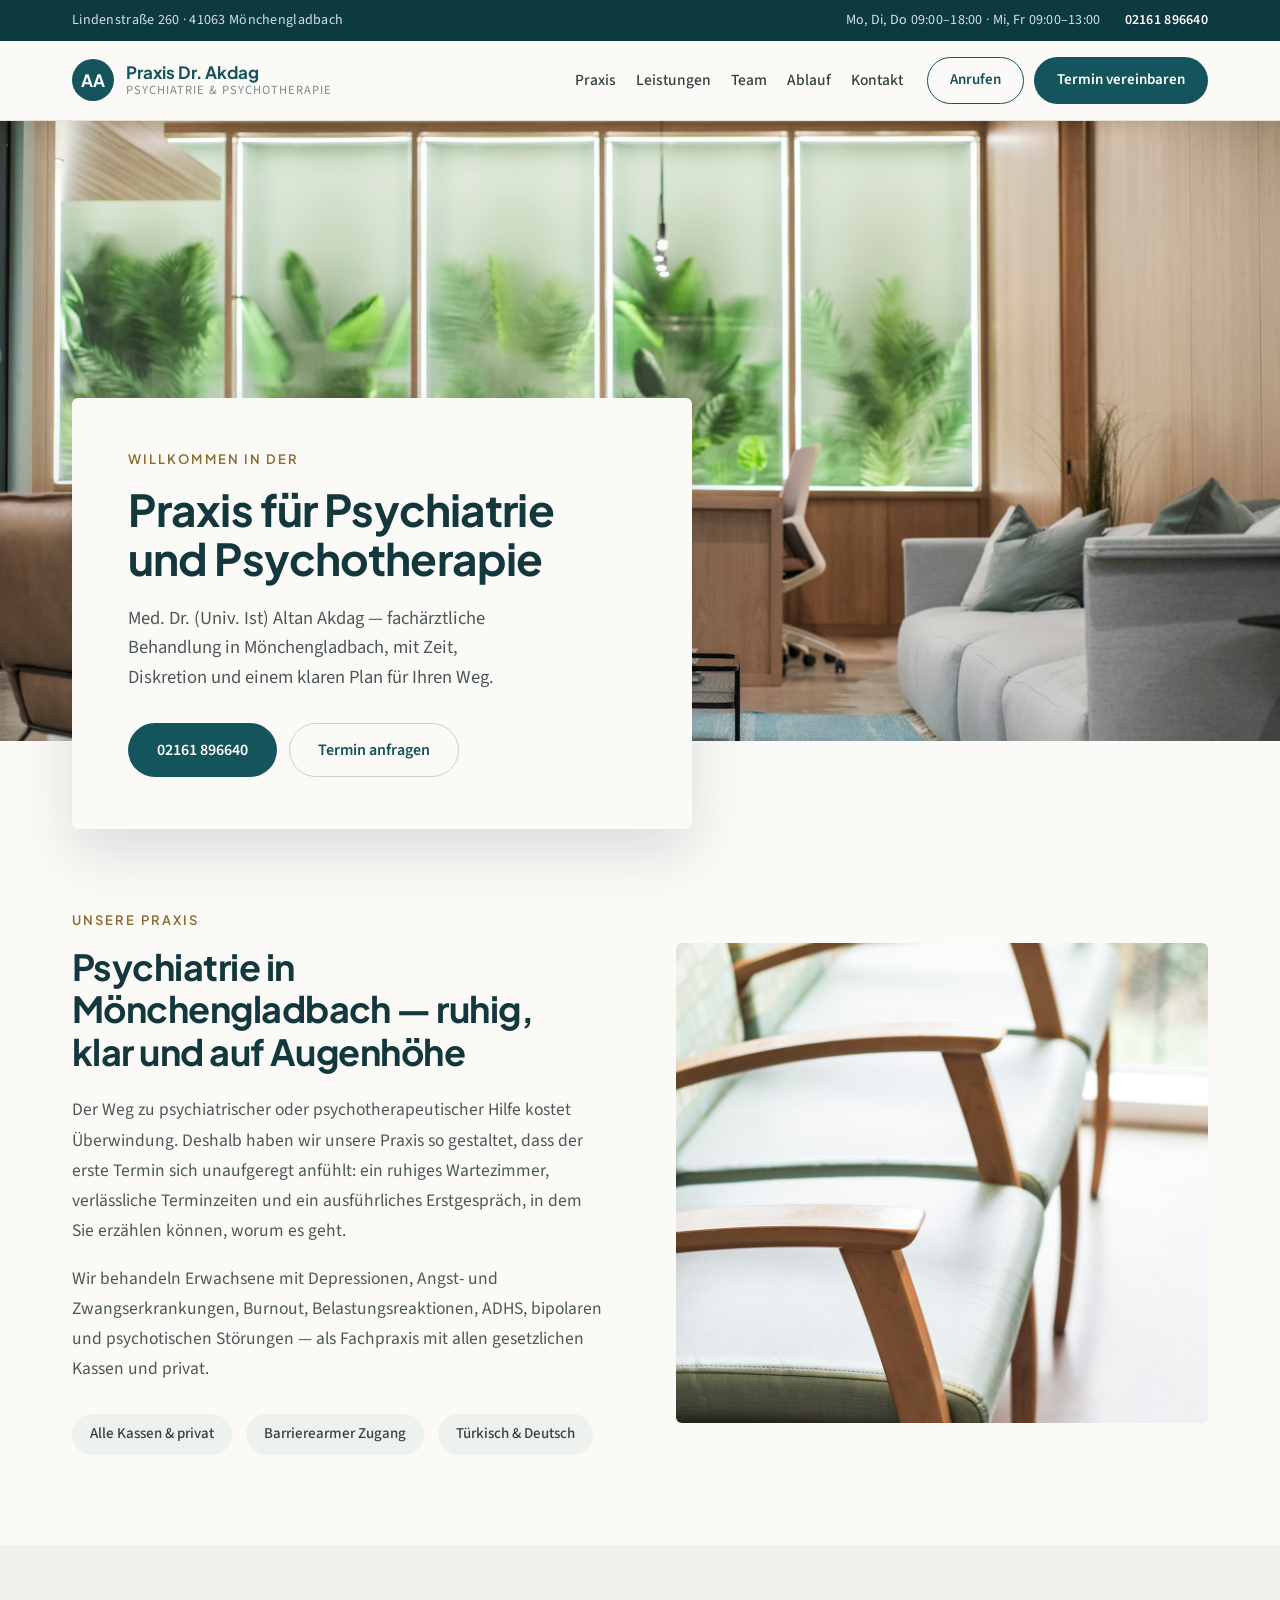
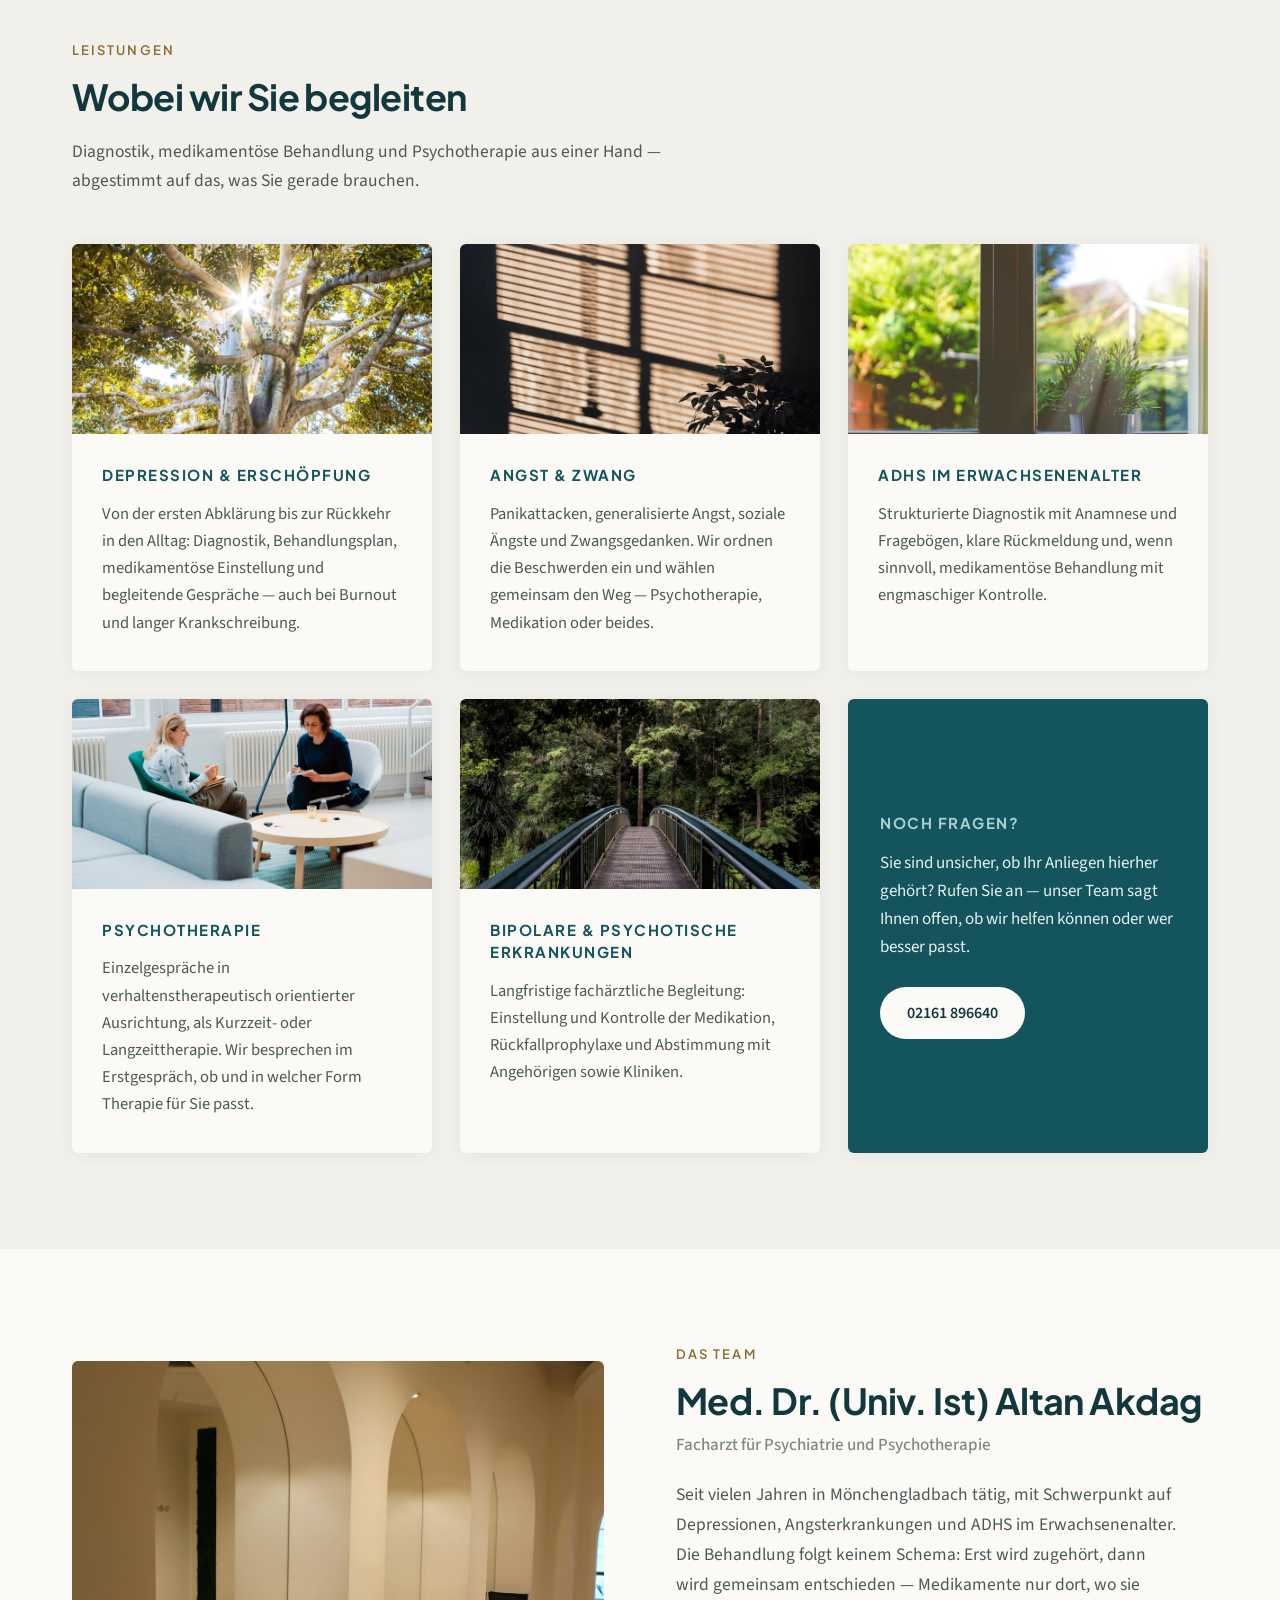
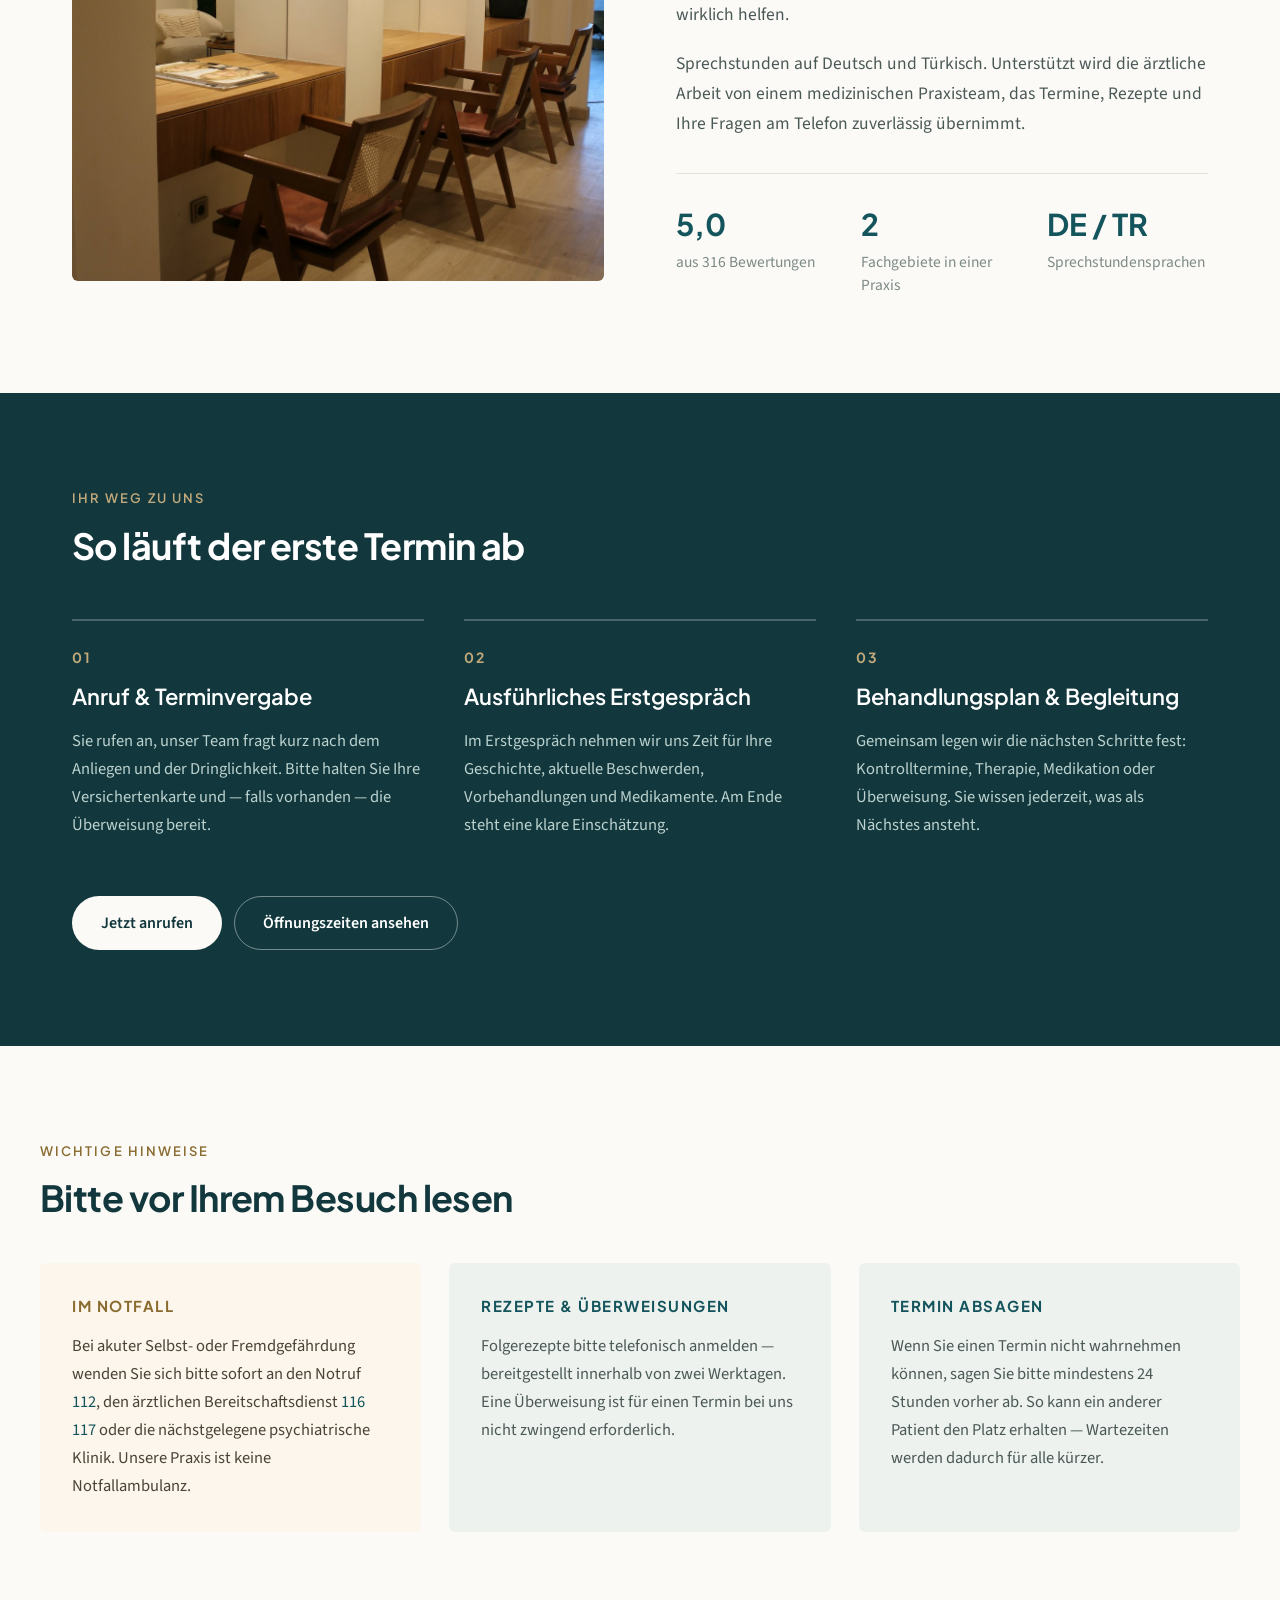
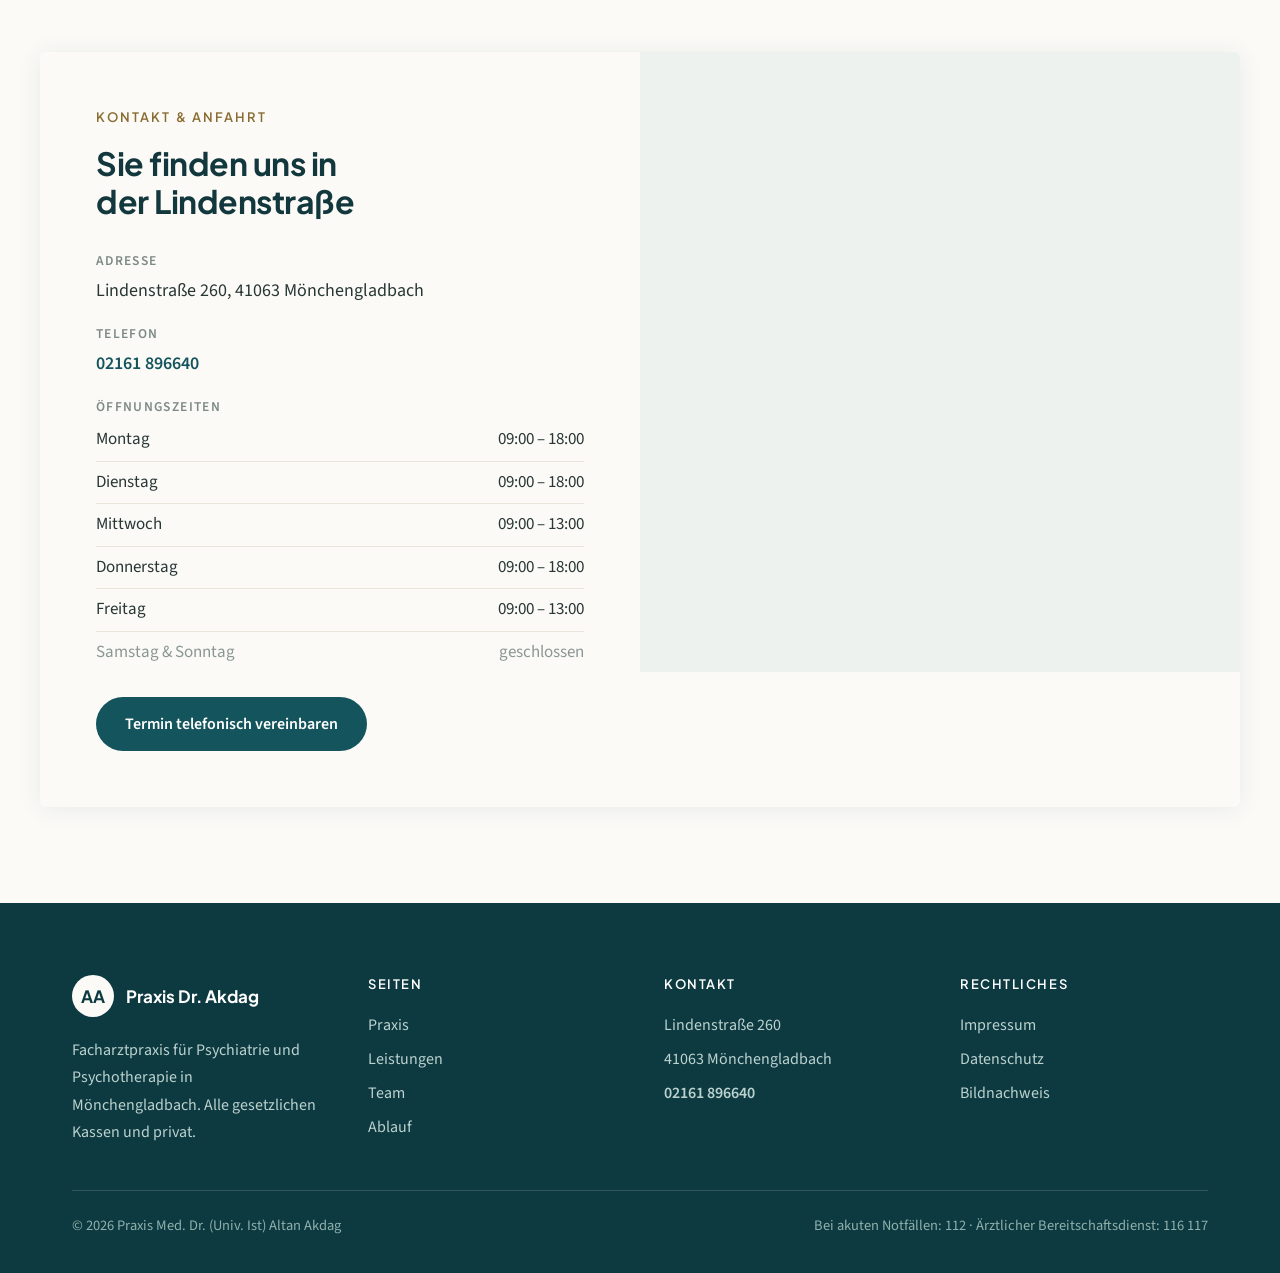
==== index.html @ 7282fa31 "Website der Praxis Dr. Akdag aus Entwurf 1 umgesetzt Statische Umsetzung des Design-Entwurfs als HTM" ====
<!DOCTYPE html>
<html lang="de">
<head>
<meta charset="utf-8">
<meta name="viewport" content="width=device-width, initial-scale=1">
<title>Praxis Dr. Altan Akdag — Psychiatrie und Psychotherapie Mönchengladbach</title>
<meta name="description" content="Facharztpraxis für Psychiatrie und Psychotherapie in Mönchengladbach. Med. Dr. (Univ. Ist) Altan Akdag — Depression, Angst, ADHS, Psychotherapie. Alle Kassen und privat. Termine: 02161 896640.">
<meta name="theme-color" content="#14545c">
<meta property="og:type" content="website">
<meta property="og:locale" content="de_DE">
<meta property="og:title" content="Praxis Dr. Altan Akdag — Psychiatrie und Psychotherapie Mönchengladbach">
<meta property="og:description" content="Fachärztliche Behandlung in Mönchengladbach, mit Zeit, Diskretion und einem klaren Plan für Ihren Weg.">
<meta property="og:image" content="assets/img/hero-praxis.jpg">
<link rel="icon" href="data:image/svg+xml,%3Csvg xmlns='http://www.w3.org/2000/svg' viewBox='0 0 64 64'%3E%3Ccircle cx='32' cy='32' r='32' fill='%2314545c'/%3E%3Ctext x='32' y='43' font-family='Helvetica,Arial,sans-serif' font-size='28' font-weight='700' fill='%23ffffff' text-anchor='middle'%3EAA%3C/text%3E%3C/svg%3E">
<link rel="preconnect" href="https://fonts.googleapis.com">
<link rel="preconnect" href="https://fonts.gstatic.com" crossorigin>
<link href="https://fonts.googleapis.com/css2?family=Plus+Jakarta+Sans:wght@400;500;600;700&family=Source+Sans+3:wght@300;400;500;600&display=swap" rel="stylesheet">
<link rel="stylesheet" href="assets/css/style.css">
</head>
<body>

<a class="skip-link" href="#top">Zum Inhalt springen</a>

<div class="topbar">
  <div class="wrap">
    <span>Lindenstraße 260 · 41063 Mönchengladbach</span>
    <span class="topbar__right">
      <span class="topbar__hours">Mo, Di, Do 09:00–18:00 · Mi, Fr 09:00–13:00</span>
      <a href="tel:+492161896640">02161 896640</a>
    </span>
  </div>
</div>

<header class="header">
  <div class="wrap">
    <a class="brand" href="#top">
      <span class="brand__mark" aria-hidden="true">AA</span>
      <span class="brand__text">
        <span class="brand__name">Praxis Dr. Akdag</span>
        <span class="brand__sub">Psychiatrie &amp; Psychotherapie</span>
      </span>
    </a>

    <input class="nav-toggle" type="checkbox" id="nav-toggle" hidden>
    <label class="nav-toggle__btn" for="nav-toggle" aria-label="Menü öffnen und schließen">
      <span></span><span></span><span></span>
    </label>

    <nav class="nav" aria-label="Hauptnavigation">
      <a href="#praxis">Praxis</a>
      <a href="#leistungen">Leistungen</a>
      <a href="#team">Team</a>
      <a href="#ablauf">Ablauf</a>
      <a href="#kontakt">Kontakt</a>
    </nav>

    <div class="header__actions">
      <a class="btn btn--sm btn--ghost" href="tel:+492161896640">Anrufen</a>
      <a class="btn btn--sm btn--primary" href="#kontakt">Termin vereinbaren</a>
    </div>
  </div>
</header>

<main id="top">

  <section class="hero">
    <div class="hero__media">
      <img src="assets/img/hero-praxis.jpg" alt="Heller, ruhiger Wartebereich der Praxis mit Sesseln, Sofa und Pflanzen vor Milchglasfenstern" width="1800" height="1200" fetchpriority="high">
    </div>
    <div class="hero__wrap">
      <div class="hero__card">
        <p class="eyebrow">Willkommen in der</p>
        <h1 class="hero__title">Praxis für Psychiatrie und Psychotherapie</h1>
        <p class="hero__text">Med. Dr. (Univ. Ist) Altan Akdag — fachärztliche Behandlung in Mönchengladbach, mit Zeit, Diskretion und einem klaren Plan für Ihren Weg.</p>
        <div class="btn-row">
          <a class="btn btn--primary" href="tel:+492161896640">02161 896640</a>
          <a class="btn btn--ghost" href="#kontakt">Termin anfragen</a>
        </div>
      </div>
    </div>
  </section>

  <section class="wrap split" id="praxis">
    <div>
      <p class="eyebrow">Unsere Praxis</p>
      <h2 class="h-section">Psychiatrie in Mönchengladbach — ruhig, klar und auf Augenhöhe</h2>
      <p class="lead" style="margin-top:22px;">Der Weg zu psychiatrischer oder psychotherapeutischer Hilfe kostet Überwindung. Deshalb haben wir unsere Praxis so gestaltet, dass der erste Termin sich unaufgeregt anfühlt: ein ruhiges Wartezimmer, verlässliche Terminzeiten und ein ausführliches Erstgespräch, in dem Sie erzählen können, worum es geht.</p>
      <p class="lead">Wir behandeln Erwachsene mit Depressionen, Angst- und Zwangserkrankungen, Burnout, Belastungsreaktionen, ADHS, bipolaren und psychotischen Störungen — als Fachpraxis mit allen gesetzlichen Kassen und privat.</p>
      <div class="tags">
        <span class="tag">Alle Kassen &amp; privat</span>
        <span class="tag">Barrierearmer Zugang</span>
        <span class="tag">Türkisch &amp; Deutsch</span>
      </div>
    </div>
    <div class="split__media">
      <img src="assets/img/wartezimmer.jpg" alt="Holzsessel mit hellgrünen Polstern im Wartebereich, daneben ein Fenster mit Tageslicht" width="1100" height="1400" loading="lazy">
    </div>
  </section>

  <section class="leistungen" id="leistungen">
    <div class="wrap">
      <div class="leistungen__intro">
        <p class="eyebrow">Leistungen</p>
        <h2 class="h-section">Wobei wir Sie begleiten</h2>
        <p>Diagnostik, medikamentöse Behandlung und Psychotherapie aus einer Hand — abgestimmt auf das, was Sie gerade brauchen.</p>
      </div>

      <div class="cards">

        <article class="card">
          <div class="card__media"><img src="assets/img/leistung-depression.jpg" alt="Sonnenlicht fällt durch die Äste eines großen Baumes" width="800" height="600" loading="lazy"></div>
          <div class="card__body">
            <h3 class="card__title">Depression &amp; Erschöpfung</h3>
            <p class="card__text">Von der ersten Abklärung bis zur Rückkehr in den Alltag: Diagnostik, Behandlungsplan, medikamentöse Einstellung und begleitende Gespräche — auch bei Burnout und langer Krankschreibung.</p>
          </div>
        </article>

        <article class="card">
          <div class="card__media"><img src="assets/img/leistung-angst.jpg" alt="Ruhiger Raum mit Lichtstreifen einer Jalousie an der Wand und einer Zimmerpflanze" width="800" height="600" loading="lazy"></div>
          <div class="card__body">
            <h3 class="card__title">Angst &amp; Zwang</h3>
            <p class="card__text">Panikattacken, generalisierte Angst, soziale Ängste und Zwangsgedanken. Wir ordnen die Beschwerden ein und wählen gemeinsam den Weg — Psychotherapie, Medikation oder beides.</p>
          </div>
        </article>

        <article class="card">
          <div class="card__media"><img src="assets/img/leistung-adhs.jpg" alt="Grüne Pflanze auf einer Fensterbank vor geöffnetem Fenster" width="800" height="600" loading="lazy"></div>
          <div class="card__body">
            <h3 class="card__title">ADHS im Erwachsenenalter</h3>
            <p class="card__text">Strukturierte Diagnostik mit Anamnese und Fragebögen, klare Rückmeldung und, wenn sinnvoll, medikamentöse Behandlung mit engmaschiger Kontrolle.</p>
          </div>
        </article>

        <article class="card">
          <div class="card__media"><img src="assets/img/leistung-therapie.jpg" alt="Zwei Personen im Gespräch in einem hellen Raum mit Sesseln und Sofa" width="800" height="600" loading="lazy"></div>
          <div class="card__body">
            <h3 class="card__title">Psychotherapie</h3>
            <p class="card__text">Einzelgespräche in verhaltenstherapeutisch orientierter Ausrichtung, als Kurzzeit- oder Langzeittherapie. Wir besprechen im Erstgespräch, ob und in welcher Form Therapie für Sie passt.</p>
          </div>
        </article>

        <article class="card">
          <div class="card__media"><img src="assets/img/leistung-bipolar.jpg" alt="Ein schmaler Steg führt durch dichten, grünen Wald" width="800" height="600" loading="lazy"></div>
          <div class="card__body">
            <h3 class="card__title">Bipolare &amp; psychotische Erkrankungen</h3>
            <p class="card__text">Langfristige fachärztliche Begleitung: Einstellung und Kontrolle der Medikation, Rückfallprophylaxe und Abstimmung mit Angehörigen sowie Kliniken.</p>
          </div>
        </article>

        <article class="card card--cta">
          <h3 class="card__title">Noch Fragen?</h3>
          <p class="card__text">Sie sind unsicher, ob Ihr Anliegen hierher gehört? Rufen Sie an — unser Team sagt Ihnen offen, ob wir helfen können oder wer besser passt.</p>
          <a class="btn btn--light" href="tel:+492161896640">02161 896640</a>
        </article>

      </div>
    </div>
  </section>

  <section class="wrap split" id="team">
    <div class="split__media">
      <img src="assets/img/team-praxisraum.jpg" alt="Ruhige Sprechzimmer-Nischen mit Holzstühlen und warmem Licht" width="1100" height="1400" loading="lazy">
    </div>
    <div>
      <p class="eyebrow">Das Team</p>
      <h2 class="h-section">Med. Dr. (Univ. Ist) Altan Akdag</h2>
      <p class="role">Facharzt für Psychiatrie und Psychotherapie</p>
      <p class="lead" style="margin-top:22px;">Seit vielen Jahren in Mönchengladbach tätig, mit Schwerpunkt auf Depressionen, Angsterkrankungen und ADHS im Erwachsenenalter. Die Behandlung folgt keinem Schema: Erst wird zugehört, dann wird gemeinsam entschieden — Medikamente nur dort, wo sie wirklich helfen.</p>
      <p class="lead">Sprechstunden auf Deutsch und Türkisch. Unterstützt wird die ärztliche Arbeit von einem medizinischen Praxisteam, das Termine, Rezepte und Ihre Fragen am Telefon zuverlässig übernimmt.</p>
      <div class="facts">
        <div>
          <p class="facts__num">5,0</p>
          <p class="facts__label">aus 316 Bewertungen</p>
        </div>
        <div>
          <p class="facts__num">2</p>
          <p class="facts__label">Fachgebiete in einer Praxis</p>
        </div>
        <div>
          <p class="facts__num">DE / TR</p>
          <p class="facts__label">Sprechstundensprachen</p>
        </div>
      </div>
    </div>
  </section>

  <section class="ablauf" id="ablauf">
    <div class="wrap">
      <div style="max-width:640px;">
        <p class="eyebrow eyebrow--light">Ihr Weg zu uns</p>
        <h2 class="h-section h-section--light">So läuft der erste Termin ab</h2>
      </div>
      <div class="steps">
        <div class="step">
          <p class="step__num">01</p>
          <h3 class="step__title">Anruf &amp; Terminvergabe</h3>
          <p class="step__text">Sie rufen an, unser Team fragt kurz nach dem Anliegen und der Dringlichkeit. Bitte halten Sie Ihre Versichertenkarte und — falls vorhanden — die Überweisung bereit.</p>
        </div>
        <div class="step">
          <p class="step__num">02</p>
          <h3 class="step__title">Ausführliches Erstgespräch</h3>
          <p class="step__text">Im Erstgespräch nehmen wir uns Zeit für Ihre Geschichte, aktuelle Beschwerden, Vorbehandlungen und Medikamente. Am Ende steht eine klare Einschätzung.</p>
        </div>
        <div class="step">
          <p class="step__num">03</p>
          <h3 class="step__title">Behandlungsplan &amp; Begleitung</h3>
          <p class="step__text">Gemeinsam legen wir die nächsten Schritte fest: Kontrolltermine, Therapie, Medikation oder Überweisung. Sie wissen jederzeit, was als Nächstes ansteht.</p>
        </div>
      </div>
      <div class="btn-row">
        <a class="btn btn--light" href="tel:+492161896640">Jetzt anrufen</a>
        <a class="btn btn--outline-light" href="#kontakt">Öffnungszeiten ansehen</a>
      </div>
    </div>
  </section>

  <section class="wrap hinweise">
    <p class="eyebrow">Wichtige Hinweise</p>
    <h2 class="h-section">Bitte vor Ihrem Besuch lesen</h2>
    <div class="notes">
      <div class="note note--warn">
        <h3 class="note__title">Im Notfall</h3>
        <p class="note__text">Bei akuter Selbst- oder Fremdgefährdung wenden Sie sich bitte sofort an den Notruf <a href="tel:112">112</a>, den ärztlichen Bereitschaftsdienst <a href="tel:116117">116 117</a> oder die nächstgelegene psychiatrische Klinik. Unsere Praxis ist keine Notfallambulanz.</p>
      </div>
      <div class="note">
        <h3 class="note__title">Rezepte &amp; Überweisungen</h3>
        <p class="note__text">Folgerezepte bitte telefonisch anmelden — bereitgestellt innerhalb von zwei Werktagen. Eine Überweisung ist für einen Termin bei uns nicht zwingend erforderlich.</p>
      </div>
      <div class="note">
        <h3 class="note__title">Termin absagen</h3>
        <p class="note__text">Wenn Sie einen Termin nicht wahrnehmen können, sagen Sie bitte mindestens 24 Stunden vorher ab. So kann ein anderer Patient den Platz erhalten — Wartezeiten werden dadurch für alle kürzer.</p>
      </div>
    </div>
  </section>

  <section class="wrap kontakt" id="kontakt">
    <div class="kontakt__grid">
      <div class="kontakt__panel">
        <p class="eyebrow">Kontakt &amp; Anfahrt</p>
        <h2 class="h-section">Sie finden uns in der Lindenstraße</h2>
        <div class="kontakt__list">
          <div>
            <p class="kontakt__label">Adresse</p>
            <p class="kontakt__value">Lindenstraße 260, 41063 Mönchengladbach</p>
          </div>
          <div>
            <p class="kontakt__label">Telefon</p>
            <p class="kontakt__value"><a href="tel:+492161896640">02161 896640</a></p>
          </div>
          <div>
            <p class="kontakt__label">Öffnungszeiten</p>
            <div class="hours">
              <div class="hours__row"><span>Montag</span><span>09:00 – 18:00</span></div>
              <div class="hours__row"><span>Dienstag</span><span>09:00 – 18:00</span></div>
              <div class="hours__row"><span>Mittwoch</span><span>09:00 – 13:00</span></div>
              <div class="hours__row"><span>Donnerstag</span><span>09:00 – 18:00</span></div>
              <div class="hours__row"><span>Freitag</span><span>09:00 – 13:00</span></div>
              <div class="hours__row"><span>Samstag &amp; Sonntag</span><span>geschlossen</span></div>
            </div>
          </div>
        </div>
        <a class="btn btn--primary" href="tel:+492161896640">Termin telefonisch vereinbaren</a>
      </div>
      <iframe
        class="kontakt__map"
        title="Karte: Lindenstraße 260, 41063 Mönchengladbach"
        src="https://www.google.com/maps?q=Lindenstra%C3%9Fe%20260%2C%2041063%20M%C3%B6nchengladbach&amp;hl=de&amp;output=embed"
        loading="lazy"
        referrerpolicy="no-referrer-when-downgrade"
        allowfullscreen></iframe>
    </div>
  </section>

</main>

<footer class="footer">
  <div class="wrap">
    <div class="footer__grid">
      <div>
        <div class="brand">
          <span class="brand__mark" aria-hidden="true">AA</span>
          <span class="brand__name">Praxis Dr. Akdag</span>
        </div>
        <p class="footer__about">Facharztpraxis für Psychiatrie und Psychotherapie in Mönchengladbach. Alle gesetzlichen Kassen und privat.</p>
      </div>
      <div>
        <h2>Seiten</h2>
        <div class="footer__list">
          <a href="#praxis">Praxis</a>
          <a href="#leistungen">Leistungen</a>
          <a href="#team">Team</a>
          <a href="#ablauf">Ablauf</a>
        </div>
      </div>
      <div>
        <h2>Kontakt</h2>
        <div class="footer__list">
          <span>Lindenstraße 260</span>
          <span>41063 Mönchengladbach</span>
          <a class="footer__phone" href="tel:+492161896640">02161 896640</a>
        </div>
      </div>
      <div>
        <h2>Rechtliches</h2>
        <div class="footer__list">
          <a href="impressum.html">Impressum</a>
          <a href="datenschutz.html">Datenschutz</a>
          <a href="impressum.html#bildnachweis">Bildnachweis</a>
        </div>
      </div>
    </div>
    <div class="footer__bottom">
      <span>© 2026 Praxis Med. Dr. (Univ. Ist) Altan Akdag</span>
      <span>Bei akuten Notfällen: 112 · Ärztlicher Bereitschaftsdienst: 116 117</span>
    </div>
  </div>
</footer>

<script type="application/ld+json">
{
  "@context": "https://schema.org",
  "@type": "MedicalClinic",
  "name": "Praxis Med. Dr. (Univ. Ist) Altan Akdag — Facharzt für Psychiatrie und Psychotherapie",
  "medicalSpecialty": "Psychiatric",
  "address": {
    "@type": "PostalAddress",
    "streetAddress": "Lindenstraße 260",
    "postalCode": "41063",
    "addressLocality": "Mönchengladbach",
    "addressCountry": "DE"
  },
  "telephone": "+49 2161 896640",
  "availableLanguage": ["de", "tr"],
  "openingHoursSpecification": [
    { "@type": "OpeningHoursSpecification", "dayOfWeek": ["Monday", "Tuesday", "Thursday"], "opens": "09:00", "closes": "18:00" },
    { "@type": "OpeningHoursSpecification", "dayOfWeek": ["Wednesday", "Friday"], "opens": "09:00", "closes": "13:00" }
  ]
}
</script>

</body>
</html>
---- assets/css/style.css ----
/* ==========================================================================
   Praxis Med. Dr. (Univ. Ist) Altan Akdag — Psychiatrie und Psychotherapie
   Stylesheet zum Entwurf "Praxis Akdag Website"
   ========================================================================== */

:root {
  --bg:        #fbfaf7;
  --bg-sand:   #f2f0ea;
  --bg-mint:   #eef2ee;
  --bg-cream:  #fdf6ec;
  --teal:      #14545c;
  --teal-dark: #0d3a40;
  --teal-deep: #12383d;
  --gold:      #8a6c31;
  --gold-soft: #c2a97b;
  --ink:       #1c2a2b;
  --ink-soft:  #283736;
  --body:      #4a5856;
  --muted:     #7d8a86;
  --line:      #e7e2d8;
  --line-soft: #eae5db;
  --on-dark:   #e6f0ee;
  --on-dark-2: #bcd2cf;
  --sans:      "Source Sans 3", system-ui, -apple-system, "Segoe UI", sans-serif;
  --display:   "Plus Jakarta Sans", system-ui, -apple-system, "Segoe UI", sans-serif;
  --wrap:      1200px;
  --radius:    6px;
}

*, *::before, *::after { box-sizing: border-box; }

html { scroll-behavior: smooth; }

body {
  margin: 0;
  background: var(--bg);
  color: var(--ink);
  font-family: var(--sans);
  font-size: 17px;
  line-height: 1.5;
  -webkit-font-smoothing: antialiased;
}

h1, h2, h3, h4, h5 { font-family: var(--display); margin: 0; }
p { margin: 0; }
img { display: block; max-width: 100%; }

a { color: var(--teal); text-decoration: none; transition: color .18s ease, background-color .18s ease, border-color .18s ease; }
a:hover { color: var(--teal-dark); }

:focus-visible { outline: 3px solid var(--gold); outline-offset: 3px; border-radius: 3px; }

.wrap { max-width: var(--wrap); margin: 0 auto; padding-left: 32px; padding-right: 32px; }

.skip-link {
  position: absolute; left: -9999px; top: 0; z-index: 100;
  background: var(--teal); color: #fff; padding: 12px 20px; border-radius: 0 0 var(--radius) 0; font-weight: 600;
}
.skip-link:focus { left: 0; color: #fff; }

/* --- Eyebrow / Überschriften ---------------------------------------------- */

.eyebrow {
  font-family: var(--display);
  font-size: 13px; letter-spacing: .16em; text-transform: uppercase;
  color: var(--gold); font-weight: 600; margin-bottom: 16px;
}
.eyebrow--light { color: var(--gold-soft); }

.h-section {
  font-size: clamp(28px, 4vw, 36px); line-height: 1.18; font-weight: 700;
  color: var(--teal-deep); letter-spacing: -.015em; text-wrap: balance;
}
.h-section--light { color: #fff; }

.lead { font-size: 17.5px; line-height: 1.72; color: var(--body); text-wrap: pretty; }
.lead + .lead { margin-top: 18px; }

/* --- Buttons -------------------------------------------------------------- */

.btn {
  display: inline-block; padding: 14px 28px; border-radius: 999px;
  font-weight: 600; font-size: 16px; white-space: nowrap; border: 1.5px solid transparent;
  cursor: pointer;
}
.btn--primary { background: var(--teal); color: #fff; }
.btn--primary:hover { background: var(--teal-dark); color: #fff; }
.btn--ghost { border-color: #c9d3ce; color: var(--teal); }
.btn--ghost:hover { border-color: var(--teal); color: var(--teal-dark); }
.btn--light { background: var(--bg); color: var(--teal-deep); }
.btn--light:hover { background: var(--on-dark); color: var(--teal-deep); }
.btn--outline-light { border-color: rgba(230, 240, 238, .45); color: #fff; }
.btn--outline-light:hover { border-color: #fff; color: #fff; }
.btn--sm { padding: 11px 22px; font-size: 15px; }
.btn--sm.btn--ghost { border-color: var(--teal); }
.btn--sm.btn--ghost:hover { background: var(--teal); color: #fff; }

.btn-row { display: flex; gap: 12px; flex-wrap: wrap; }

/* --- Topbar --------------------------------------------------------------- */

.topbar { background: var(--teal-dark); color: #cfe3e2; font-size: 14px; letter-spacing: .02em; }
.topbar .wrap { padding-top: 10px; padding-bottom: 10px; display: flex; flex-wrap: wrap; gap: 8px 24px; align-items: center; justify-content: space-between; }
.topbar__right { display: flex; gap: 24px; align-items: center; flex-wrap: wrap; }
.topbar a { color: #fff; font-weight: 600; }
.topbar a:hover { color: var(--gold-soft); }

/* --- Header --------------------------------------------------------------- */

.header {
  position: sticky; top: 0; z-index: 50;
  background: rgba(251, 250, 247, .94);
  backdrop-filter: blur(10px); -webkit-backdrop-filter: blur(10px);
  border-bottom: 1px solid var(--line);
}
.header .wrap { padding-top: 16px; padding-bottom: 16px; display: flex; align-items: center; gap: 24px; }

.brand { display: flex; align-items: center; gap: 12px; }
.brand__mark {
  width: 42px; height: 42px; border-radius: 50%; background: var(--teal); color: #fff;
  display: flex; align-items: center; justify-content: center;
  font-family: var(--display); font-weight: 700; font-size: 17px; letter-spacing: .02em; flex: none;
}
.brand__text { display: flex; flex-direction: column; line-height: 1.15; }
.brand__name { font-family: var(--display); font-weight: 700; font-size: 17px; color: var(--teal); }
.brand__sub { font-size: 12.5px; letter-spacing: .08em; text-transform: uppercase; color: var(--muted); }

.nav { display: flex; gap: 20px; align-items: center; margin-left: auto; font-size: 15.5px; font-weight: 500; }
.nav a { color: #33403f; }
.nav a:hover { color: var(--teal); }

.header__actions { display: flex; gap: 10px; }

.nav-toggle { display: none; }
.nav-toggle__btn {
  display: none; margin-left: auto; width: 46px; height: 46px; border: 1px solid var(--line);
  border-radius: var(--radius); background: transparent; cursor: pointer;
  align-items: center; justify-content: center; flex-direction: column; gap: 5px;
}
.nav-toggle__btn span { display: block; width: 20px; height: 2px; background: var(--teal); border-radius: 2px; }

/* --- Hero ----------------------------------------------------------------- */

.hero { position: relative; }
.hero__media { height: 620px; width: 100%; }
.hero__media img { width: 100%; height: 100%; object-fit: cover; }
.hero__wrap { max-width: var(--wrap); margin: 0 auto; padding: 0 32px; position: relative; }
.hero__card {
  position: absolute; bottom: -88px; left: 32px;
  width: min(620px, calc(100% - 64px));
  background: var(--bg); padding: 52px 56px; border-radius: var(--radius);
  box-shadow: 0 24px 60px rgba(20, 52, 60, .14);
}
.hero__title {
  font-size: clamp(32px, 5.2vw, 44px); line-height: 1.12; font-weight: 700;
  color: var(--teal-deep); letter-spacing: -.02em; text-wrap: balance;
}
.hero__text { margin-top: 20px; font-size: 18.5px; line-height: 1.6; color: var(--body); max-width: 44ch; text-wrap: pretty; }
.hero__card .btn-row { margin-top: 30px; }

/* --- Zwei-Spalten-Abschnitt ----------------------------------------------- */

.split { display: grid; grid-template-columns: repeat(auto-fit, minmax(340px, 1fr)); gap: 72px; align-items: center; }
.split__media { border-radius: var(--radius); overflow: hidden; background: var(--bg-mint); }
.split__media img { width: 100%; height: 100%; object-fit: cover; }

#praxis { padding-top: 170px; padding-bottom: 90px; }
#praxis .split__media { height: 480px; }

#team { padding-top: 96px; padding-bottom: 96px; }
#team .split__media { height: 520px; }

.tags { display: flex; gap: 14px; margin-top: 30px; flex-wrap: wrap; }
.tag { padding: 9px 18px; border-radius: 999px; background: var(--bg-mint); color: #33403f; font-size: 15px; font-weight: 500; }

.facts {
  margin-top: 34px; display: grid; grid-template-columns: repeat(auto-fit, minmax(150px, 1fr)); gap: 24px;
  border-top: 1px solid var(--line); padding-top: 28px;
}
.facts__num { font-family: var(--display); font-size: 30px; font-weight: 700; color: var(--teal); }
.facts__label { margin-top: 4px; font-size: 15.5px; color: var(--muted); }

.role { margin-top: 10px; font-size: 17px; color: var(--muted); font-weight: 500; }

/* --- Leistungen ----------------------------------------------------------- */

.leistungen { background: var(--bg-sand); padding: 96px 0; }
.leistungen__intro { max-width: 660px; }
.leistungen__intro p:last-child { margin-top: 18px; font-size: 17.5px; line-height: 1.7; color: var(--body); text-wrap: pretty; }

.cards { margin-top: 48px; display: grid; grid-template-columns: repeat(auto-fit, minmax(280px, 1fr)); gap: 28px; }

.card {
  background: var(--bg); border-radius: var(--radius); overflow: hidden;
  box-shadow: 0 2px 18px rgba(20, 52, 60, .06);
  transition: transform .22s ease, box-shadow .22s ease;
}
.card:hover { transform: translateY(-3px); box-shadow: 0 12px 32px rgba(20, 52, 60, .12); }
.card__media { height: 190px; }
.card__media img { width: 100%; height: 100%; object-fit: cover; }
.card__body { padding: 30px 30px 34px; }
.card__title { font-size: 15px; font-weight: 700; letter-spacing: .1em; text-transform: uppercase; color: var(--teal); }
.card__text { margin-top: 14px; font-size: 16.5px; line-height: 1.65; color: var(--body); }

.card--cta {
  background: var(--teal); display: flex; flex-direction: column; justify-content: center; padding: 38px 32px;
}
.card--cta:hover { transform: none; box-shadow: 0 2px 18px rgba(20, 52, 60, .06); }
.card--cta .card__title { color: #a9d0cd; }
.card--cta .card__text { color: var(--on-dark); font-size: 17px; }
.card--cta .btn { margin-top: 26px; align-self: flex-start; padding: 13px 26px; }

/* --- Ablauf --------------------------------------------------------------- */

.ablauf { background: var(--teal-deep); color: var(--on-dark); padding: 96px 0; }
.steps { margin-top: 52px; display: grid; grid-template-columns: repeat(auto-fit, minmax(280px, 1fr)); gap: 40px; }
.step { border-top: 2px solid rgba(230, 240, 238, .25); padding-top: 26px; }
.step__num { font-family: var(--display); font-size: 14px; font-weight: 700; letter-spacing: .14em; color: var(--gold-soft); }
.step__title { margin-top: 12px; font-size: 22px; font-weight: 600; color: #fff; }
.step__text { margin-top: 14px; font-size: 16.5px; line-height: 1.7; color: var(--on-dark-2); }
.ablauf .btn-row { margin-top: 56px; }

/* --- Hinweise ------------------------------------------------------------- */

.hinweise { padding: 96px 0 60px; }
.hinweise .h-section { max-width: 640px; }
.notes { margin-top: 44px; display: grid; grid-template-columns: repeat(auto-fit, minmax(280px, 1fr)); gap: 28px; }
.note { border-radius: var(--radius); padding: 32px; background: var(--bg-mint); }
.note__title { font-size: 15px; font-weight: 700; letter-spacing: .1em; text-transform: uppercase; color: var(--teal); }
.note__text { margin-top: 14px; font-size: 16.5px; line-height: 1.7; color: var(--body); }
.note--warn { background: var(--bg-cream); }
.note--warn .note__title { color: var(--gold); }
.note--warn .note__text { color: #4a4234; }

/* --- Kontakt -------------------------------------------------------------- */

.kontakt { padding: 60px 0 96px; }
.kontakt__grid {
  display: grid; grid-template-columns: repeat(auto-fit, minmax(360px, 1fr));
  border-radius: var(--radius); overflow: hidden; box-shadow: 0 2px 24px rgba(20, 52, 60, .08);
}
.kontakt__panel { background: var(--bg); padding: 56px; }
.kontakt__panel .h-section { font-size: clamp(26px, 3.4vw, 32px); line-height: 1.2; }
.kontakt__list { margin-top: 30px; display: grid; gap: 20px; }
.kontakt__label { font-size: 13.5px; letter-spacing: .1em; text-transform: uppercase; color: var(--muted); font-weight: 600; }
.kontakt__value { margin-top: 6px; font-size: 18px; color: var(--ink-soft); }
.kontakt__value a { font-weight: 600; }
.kontakt .btn { margin-top: 32px; }

.hours { margin-top: 10px; display: grid; gap: 8px; font-size: 17px; color: var(--ink-soft); }
.hours__row { display: flex; justify-content: space-between; gap: 20px; padding-bottom: 8px; border-bottom: 1px solid var(--line-soft); }
.hours__row:last-child { border-bottom: 0; padding-bottom: 0; color: #8b9793; }
.hours__row span + span { font-variant-numeric: tabular-nums; }

.kontakt__map { min-height: 620px; background: var(--bg-mint); border: 0; width: 100%; }

/* --- Footer --------------------------------------------------------------- */

.footer { background: var(--teal-dark); color: var(--on-dark-2); padding: 72px 0 36px; }
.footer__grid { display: grid; grid-template-columns: repeat(auto-fit, minmax(200px, 1fr)); gap: 48px; }
.footer .brand__mark { background: var(--bg); color: var(--teal-dark); }
.footer .brand__name { color: #fff; }
.footer__about { margin-top: 20px; font-size: 16px; line-height: 1.7; max-width: 40ch; }
.footer h2 { font-size: 13px; letter-spacing: .12em; text-transform: uppercase; color: #fff; font-weight: 600; font-family: var(--display); }
.footer__list { margin-top: 18px; display: grid; gap: 10px; font-size: 16px; }
.footer__list a { color: var(--on-dark-2); }
.footer__list a:hover { color: #fff; }
.footer__phone { color: #fff; font-weight: 600; }
.footer__bottom {
  margin-top: 44px; padding-top: 24px; border-top: 1px solid rgba(188, 210, 207, .2);
  display: flex; justify-content: space-between; gap: 12px 24px; flex-wrap: wrap;
  font-size: 14.5px; color: #8fb0ac;
}

/* --- Unterseiten (Impressum, Datenschutz) --------------------------------- */

.page { padding: 72px 0 96px; max-width: 820px; }
.page h1 { font-size: clamp(30px, 4.4vw, 40px); line-height: 1.15; color: var(--teal-deep); letter-spacing: -.02em; }
.page h2 { font-size: 21px; color: var(--teal-deep); margin-top: 40px; }
.page p, .page li { font-size: 17px; line-height: 1.75; color: var(--body); }
.page p { margin-top: 14px; }
.page ul { margin: 14px 0 0; padding-left: 22px; }
.page li { margin-top: 8px; }
.todo { background: var(--bg-cream); border-left: 3px solid var(--gold-soft); padding: 4px 10px; border-radius: 3px; color: #4a4234; }

/* --- Responsive ----------------------------------------------------------- */

@media (max-width: 900px) {
  .wrap { padding-left: 22px; padding-right: 22px; }

  .header .wrap { flex-wrap: wrap; gap: 0 16px; }
  .nav-toggle__btn { display: flex; }
  .nav {
    display: none; order: 3; width: 100%; margin-left: 0;
    flex-direction: column; align-items: flex-start; gap: 4px;
    padding-top: 12px; border-top: 1px solid var(--line);
  }
  .nav a { padding: 10px 0; font-size: 17px; }
  .header__actions { display: none; order: 4; width: 100%; }
  .nav-toggle:checked ~ .nav,
  .nav-toggle:checked ~ .header__actions { display: flex; }
  .header__actions .btn { flex: 1; text-align: center; }

  .hero__media { height: 380px; }
  .hero__wrap { padding: 0; }
  .hero__card { position: static; width: auto; margin: -48px 22px 0; padding: 36px 28px; }

  #praxis { padding-top: 64px; padding-bottom: 64px; }
  .split { gap: 40px; }
  #praxis .split__media, #team .split__media { height: 380px; }
  #team { padding-top: 64px; padding-bottom: 64px; }
  #team .split__media { order: -1; }

  .leistungen, .ablauf { padding: 64px 0; }
  .hinweise { padding: 64px 0 40px; }
  .kontakt { padding: 40px 0 64px; }
  .kontakt__grid { grid-template-columns: 1fr; }
  .kontakt__panel { padding: 36px 28px; }
  .kontakt__map { min-height: 380px; }

  .footer { padding: 56px 0 32px; }
  .footer__grid { gap: 36px; }
}

@media (max-width: 640px) {
  .topbar { font-size: 13.5px; }
  .topbar .wrap { justify-content: flex-start; gap: 4px 16px; }
  .topbar__hours { display: none; }
  .hero__card { padding: 30px 24px; }
  .kontakt__panel { padding: 30px 22px; }
  .note, .card__body { padding: 26px 24px 30px; }
}

@media (prefers-reduced-motion: reduce) {
  html { scroll-behavior: auto; }
  * { transition: none !important; animation: none !important; }
}
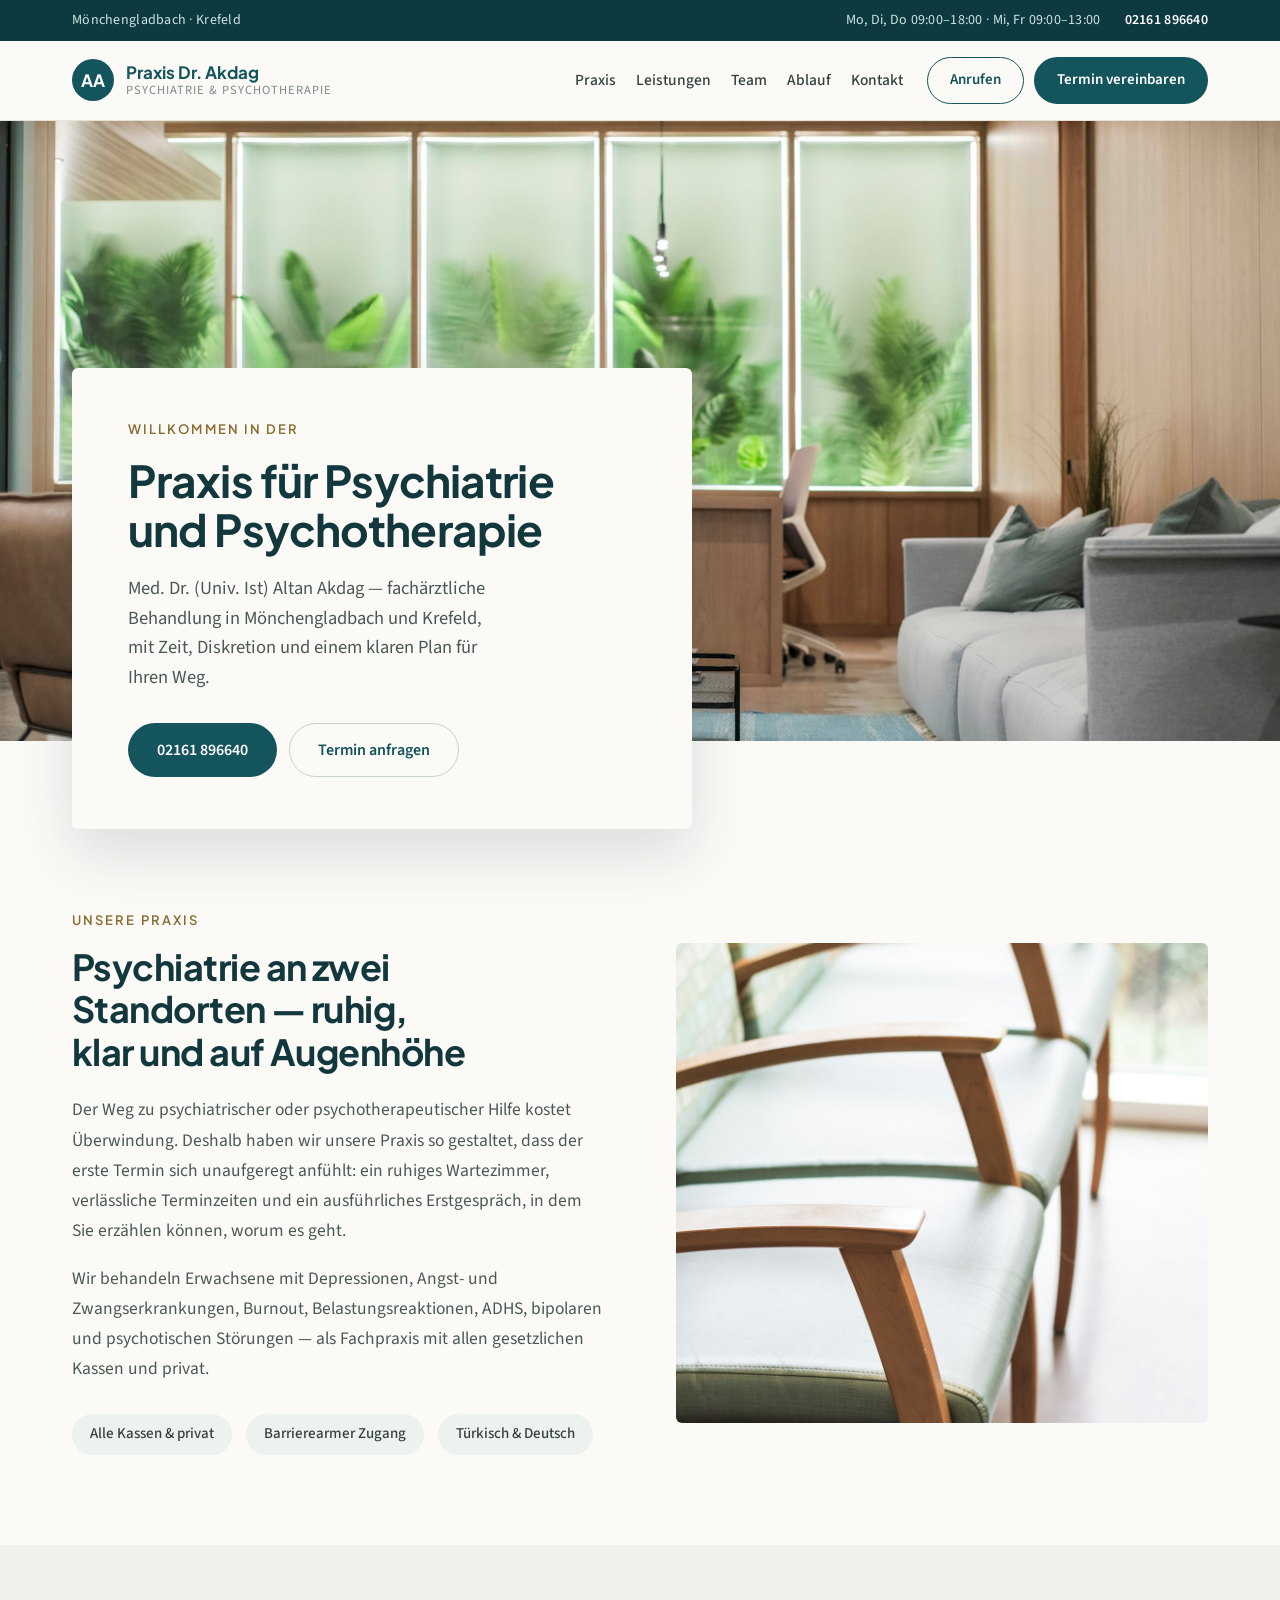
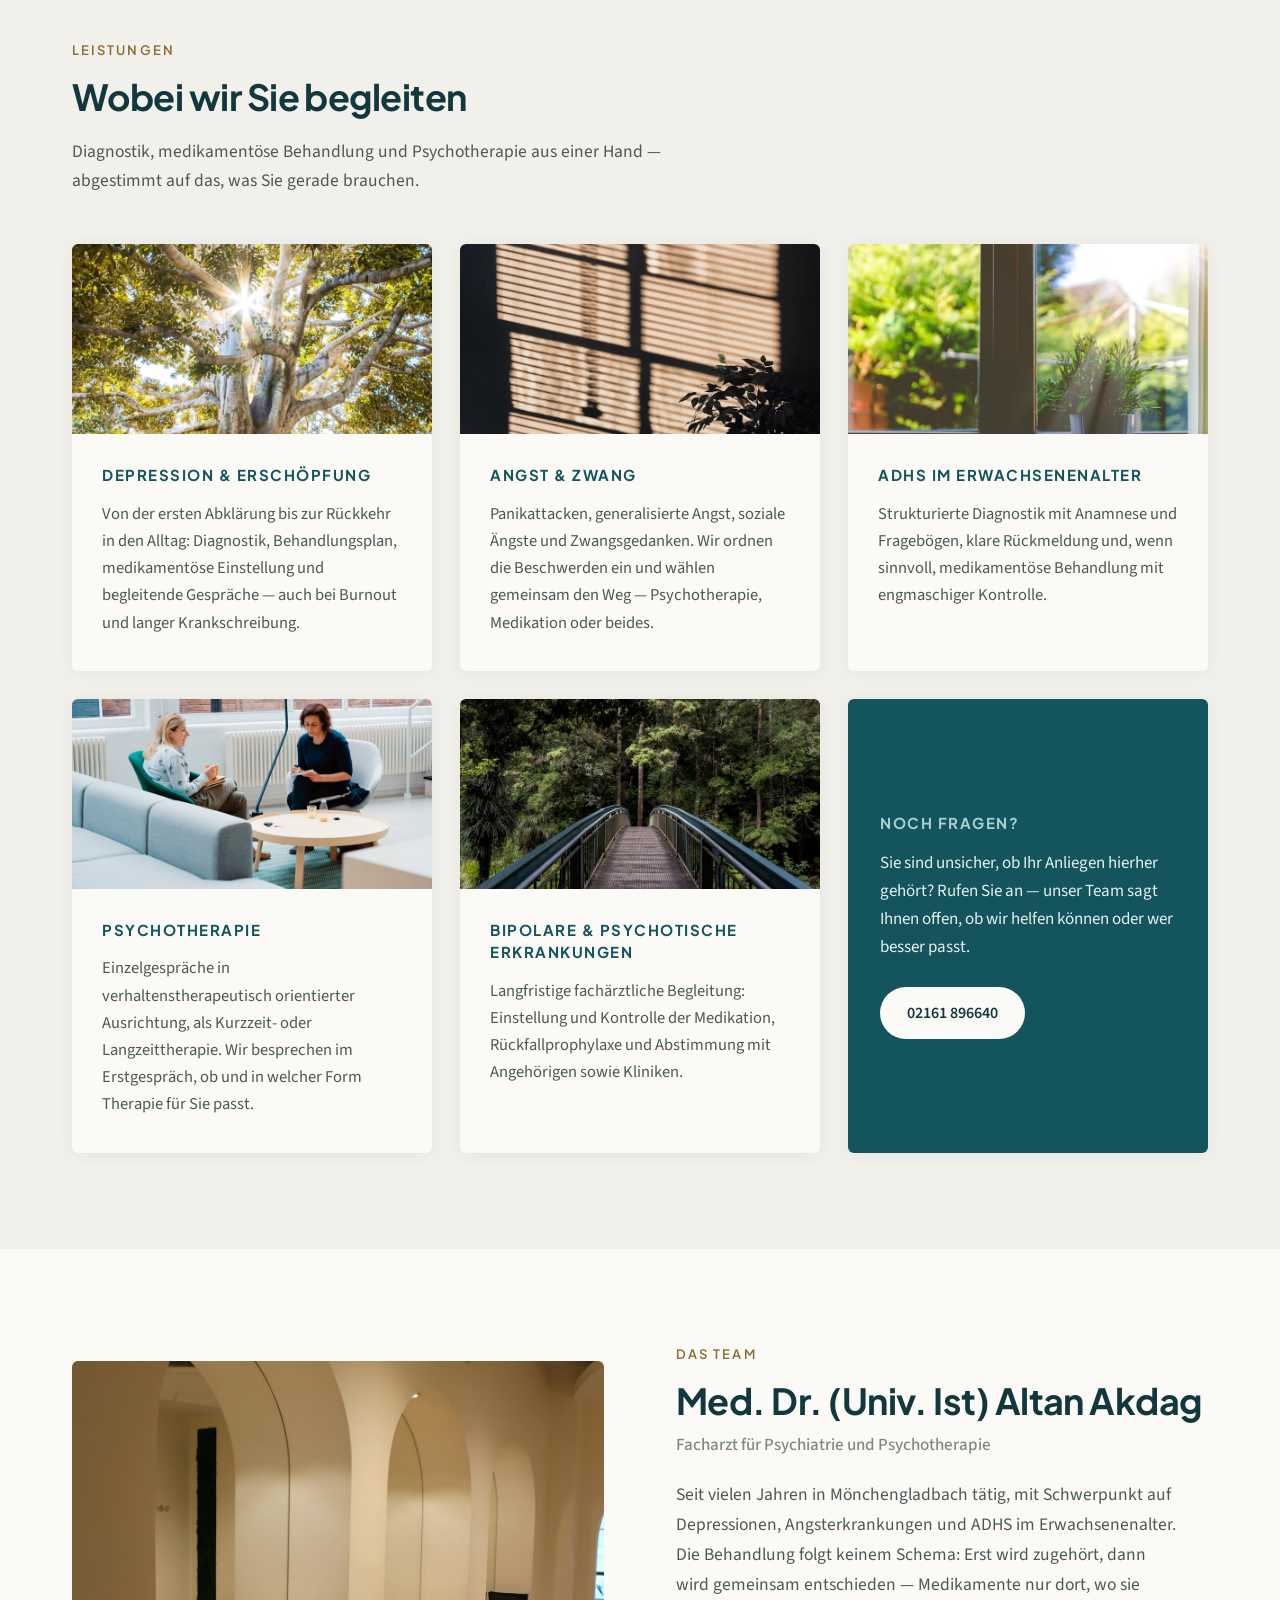
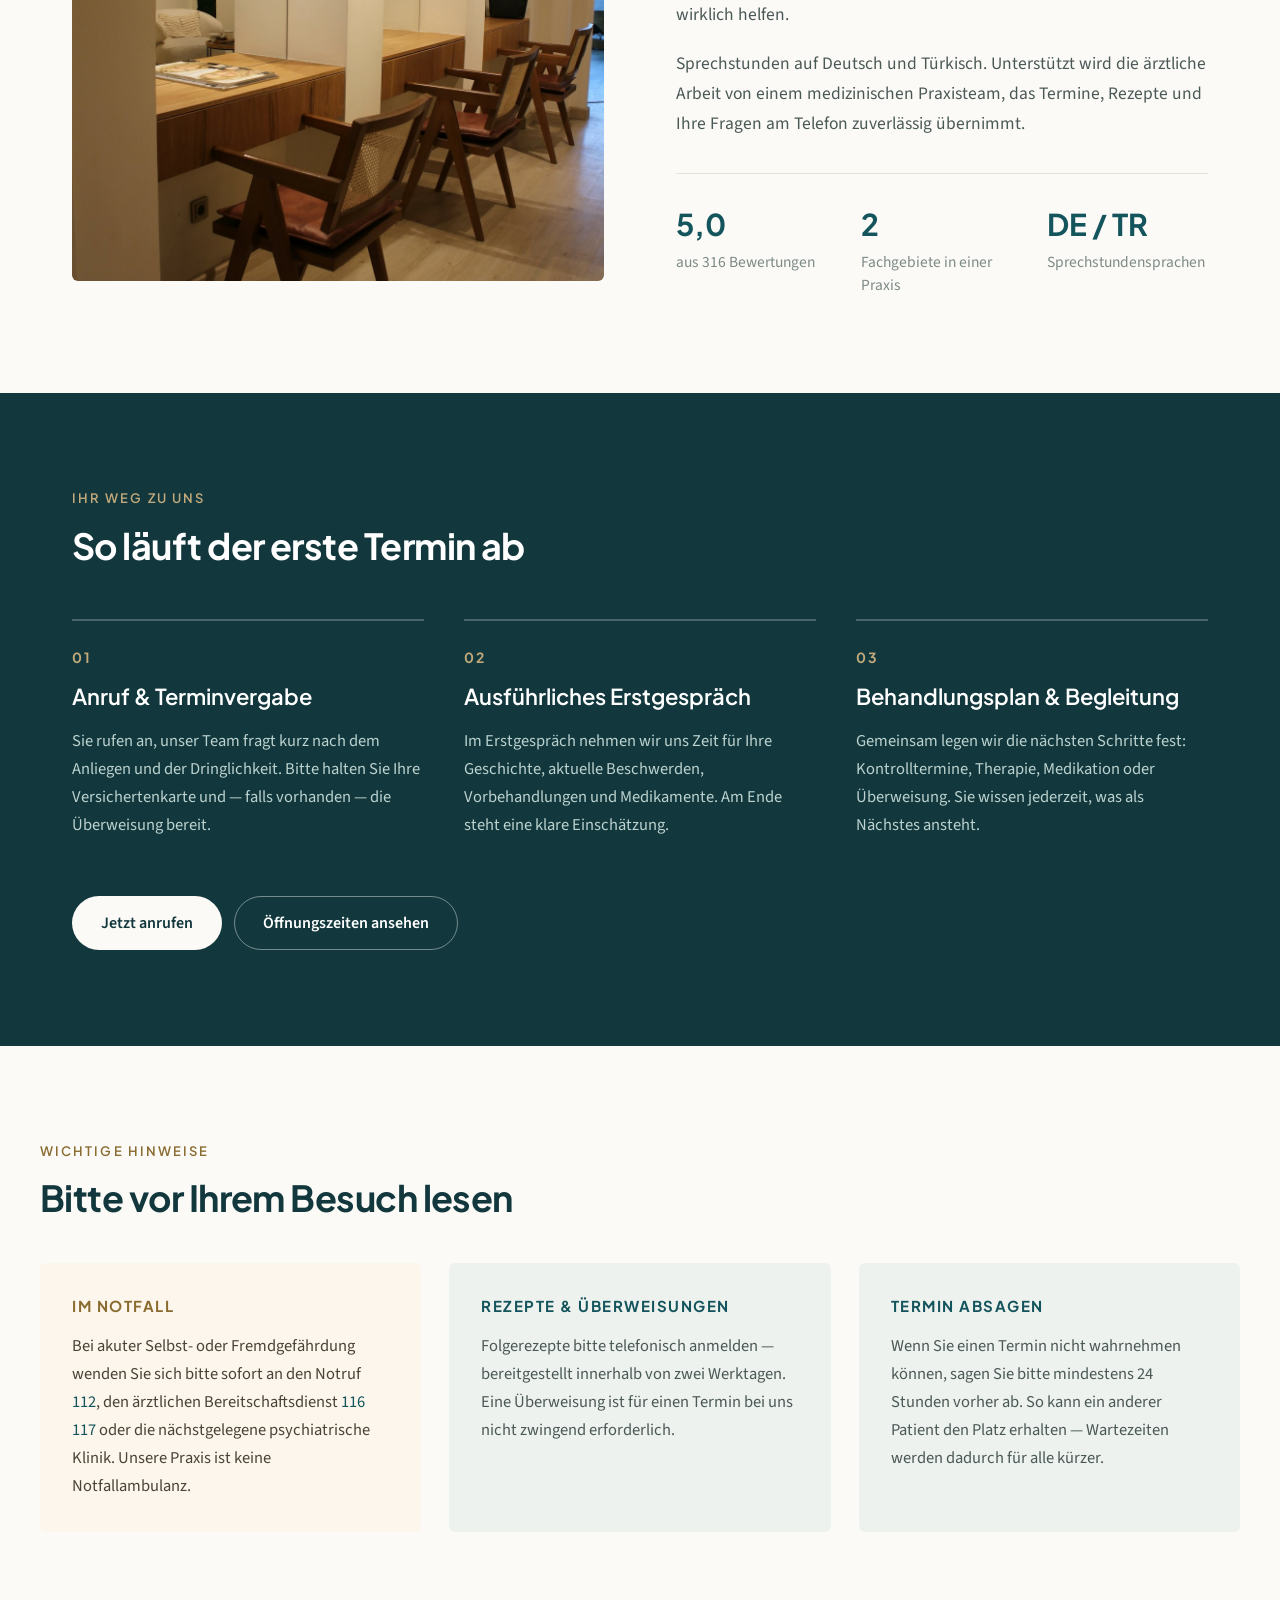
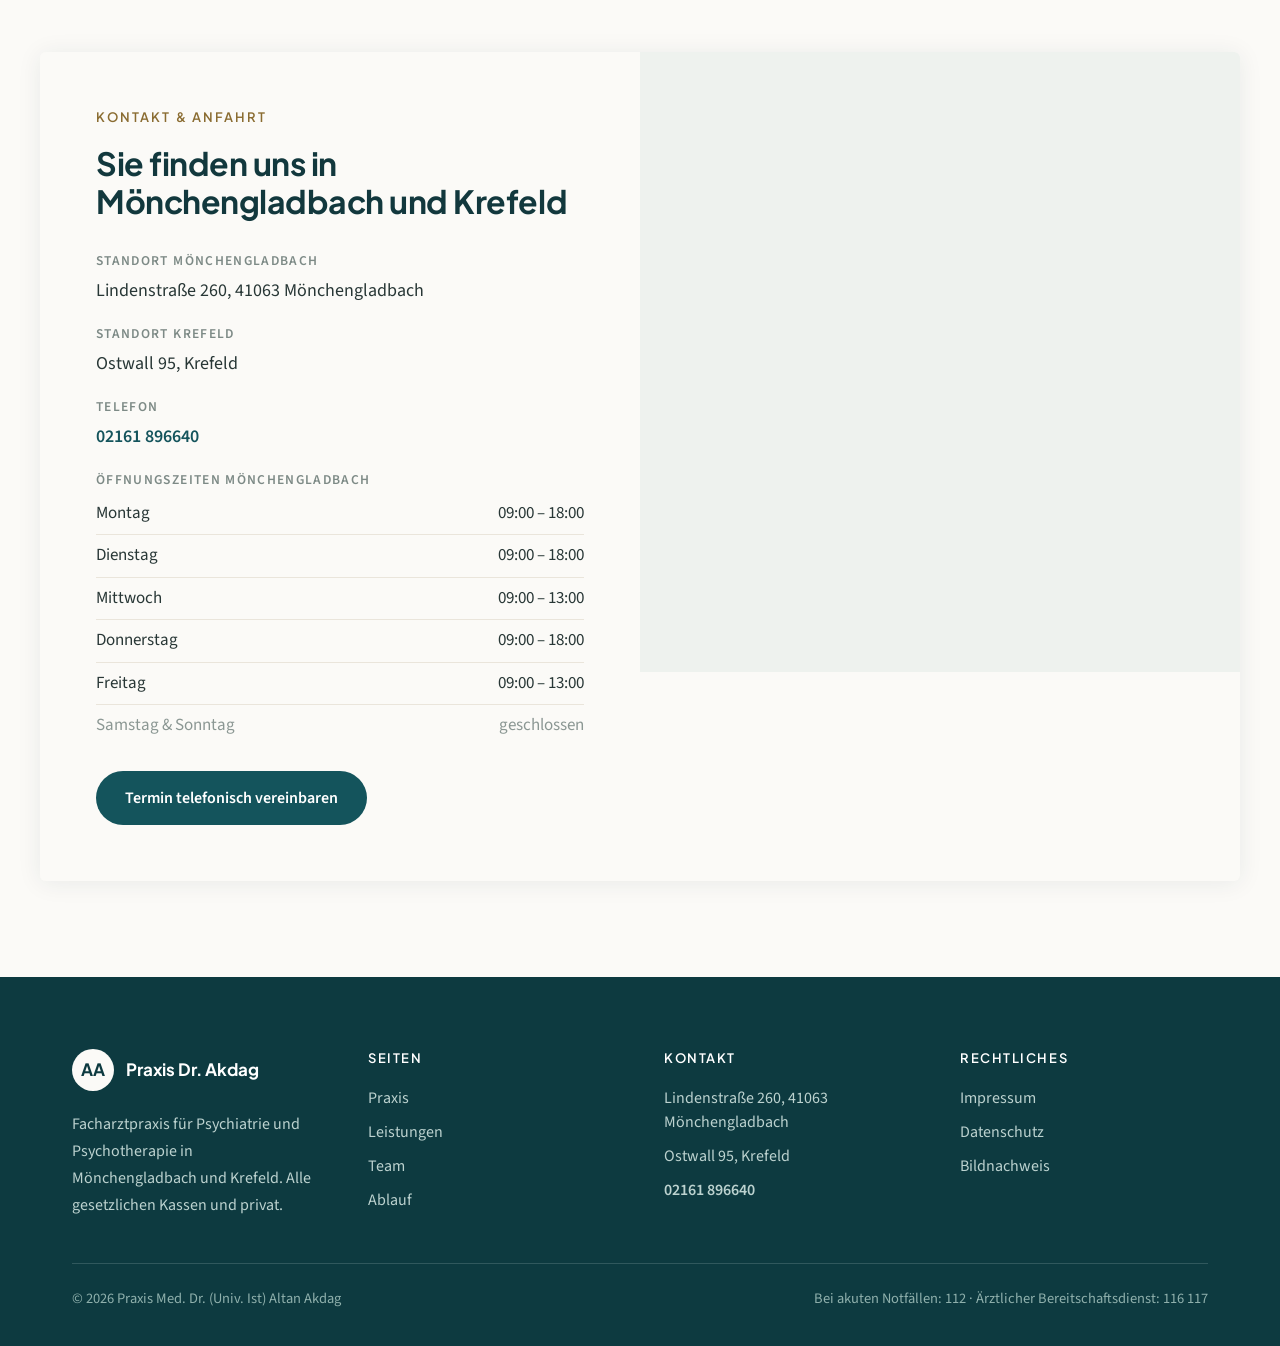
==== commit 4c76c406: "Topbar auf beide Standorte umgestellt, Header-Umbruch auf Mobil behoben - Topbar zeigt statt einer A" ====
--- a/index.html
+++ b/index.html
@@ -4,7 +4,7 @@
 <meta charset="utf-8">
 <meta name="viewport" content="width=device-width, initial-scale=1">
 <title>Praxis Dr. Altan Akdag — Psychiatrie und Psychotherapie Mönchengladbach</title>
-<meta name="description" content="Facharztpraxis für Psychiatrie und Psychotherapie in Mönchengladbach. Med. Dr. (Univ. Ist) Altan Akdag — Depression, Angst, ADHS, Psychotherapie. Alle Kassen und privat. Termine: 02161 896640.">
+<meta name="description" content="Facharztpraxis für Psychiatrie und Psychotherapie in Mönchengladbach und Krefeld. Med. Dr. (Univ. Ist) Altan Akdag — Depression, Angst, ADHS, Psychotherapie. Alle Kassen und privat. Termine: 02161 896640.">
 <meta name="theme-color" content="#14545c">
 <meta property="og:type" content="website">
 <meta property="og:locale" content="de_DE">
@@ -23,7 +23,7 @@
 
 <div class="topbar">
   <div class="wrap">
-    <span>Lindenstraße 260 · 41063 Mönchengladbach</span>
+    <span class="topbar__orte">Mönchengladbach · Krefeld</span>
     <span class="topbar__right">
       <span class="topbar__hours">Mo, Di, Do 09:00–18:00 · Mi, Fr 09:00–13:00</span>
       <a href="tel:+492161896640">02161 896640</a>
@@ -71,7 +71,7 @@
       <div class="hero__card">
         <p class="eyebrow">Willkommen in der</p>
         <h1 class="hero__title">Praxis für Psychiatrie und Psychotherapie</h1>
-        <p class="hero__text">Med. Dr. (Univ. Ist) Altan Akdag — fachärztliche Behandlung in Mönchengladbach, mit Zeit, Diskretion und einem klaren Plan für Ihren Weg.</p>
+        <p class="hero__text">Med. Dr. (Univ. Ist) Altan Akdag — fachärztliche Behandlung in Mönchengladbach und Krefeld, mit Zeit, Diskretion und einem klaren Plan für Ihren Weg.</p>
         <div class="btn-row">
           <a class="btn btn--primary" href="tel:+492161896640">02161 896640</a>
           <a class="btn btn--ghost" href="#kontakt">Termin anfragen</a>
@@ -83,7 +83,7 @@
   <section class="wrap split" id="praxis">
     <div>
       <p class="eyebrow">Unsere Praxis</p>
-      <h2 class="h-section">Psychiatrie in Mönchengladbach — ruhig, klar und auf Augenhöhe</h2>
+      <h2 class="h-section">Psychiatrie an zwei Standorten — ruhig, klar und auf Augenhöhe</h2>
       <p class="lead" style="margin-top:22px;">Der Weg zu psychiatrischer oder psychotherapeutischer Hilfe kostet Überwindung. Deshalb haben wir unsere Praxis so gestaltet, dass der erste Termin sich unaufgeregt anfühlt: ein ruhiges Wartezimmer, verlässliche Terminzeiten und ein ausführliches Erstgespräch, in dem Sie erzählen können, worum es geht.</p>
       <p class="lead">Wir behandeln Erwachsene mit Depressionen, Angst- und Zwangserkrankungen, Burnout, Belastungsreaktionen, ADHS, bipolaren und psychotischen Störungen — als Fachpraxis mit allen gesetzlichen Kassen und privat.</p>
       <div class="tags">
@@ -237,18 +237,22 @@
     <div class="kontakt__grid">
       <div class="kontakt__panel">
         <p class="eyebrow">Kontakt &amp; Anfahrt</p>
-        <h2 class="h-section">Sie finden uns in der Lindenstraße</h2>
+        <h2 class="h-section">Sie finden uns in Mönchengladbach und Krefeld</h2>
         <div class="kontakt__list">
           <div>
-            <p class="kontakt__label">Adresse</p>
+            <p class="kontakt__label">Standort Mönchengladbach</p>
             <p class="kontakt__value">Lindenstraße 260, 41063 Mönchengladbach</p>
+          </div>
+          <div>
+            <p class="kontakt__label">Standort Krefeld</p>
+            <p class="kontakt__value">Ostwall 95, Krefeld</p>
           </div>
           <div>
             <p class="kontakt__label">Telefon</p>
             <p class="kontakt__value"><a href="tel:+492161896640">02161 896640</a></p>
           </div>
           <div>
-            <p class="kontakt__label">Öffnungszeiten</p>
+            <p class="kontakt__label">Öffnungszeiten Mönchengladbach</p>
             <div class="hours">
               <div class="hours__row"><span>Montag</span><span>09:00 – 18:00</span></div>
               <div class="hours__row"><span>Dienstag</span><span>09:00 – 18:00</span></div>
@@ -281,7 +285,7 @@
           <span class="brand__mark" aria-hidden="true">AA</span>
           <span class="brand__name">Praxis Dr. Akdag</span>
         </div>
-        <p class="footer__about">Facharztpraxis für Psychiatrie und Psychotherapie in Mönchengladbach. Alle gesetzlichen Kassen und privat.</p>
+        <p class="footer__about">Facharztpraxis für Psychiatrie und Psychotherapie in Mönchengladbach und Krefeld. Alle gesetzlichen Kassen und privat.</p>
       </div>
       <div>
         <h2>Seiten</h2>
@@ -295,8 +299,8 @@
       <div>
         <h2>Kontakt</h2>
         <div class="footer__list">
-          <span>Lindenstraße 260</span>
-          <span>41063 Mönchengladbach</span>
+          <span>Lindenstraße 260, 41063 Mönchengladbach</span>
+          <span>Ostwall 95, Krefeld</span>
           <a class="footer__phone" href="tel:+492161896640">02161 896640</a>
         </div>
       </div>
--- a/assets/css/style.css
+++ b/assets/css/style.css
@@ -29,7 +29,7 @@
 
 *, *::before, *::after { box-sizing: border-box; }
 
-html { scroll-behavior: smooth; }
+html { scroll-behavior: smooth; scroll-padding-top: 96px; }
 
 body {
   margin: 0;
@@ -100,8 +100,13 @@
 /* --- Topbar --------------------------------------------------------------- */
 
 .topbar { background: var(--teal-dark); color: #cfe3e2; font-size: 14px; letter-spacing: .02em; }
-.topbar .wrap { padding-top: 10px; padding-bottom: 10px; display: flex; flex-wrap: wrap; gap: 8px 24px; align-items: center; justify-content: space-between; }
-.topbar__right { display: flex; gap: 24px; align-items: center; flex-wrap: wrap; }
+.topbar .wrap {
+  padding-top: 10px; padding-bottom: 10px;
+  display: flex; flex-wrap: nowrap; gap: 16px; align-items: center; justify-content: space-between;
+  white-space: nowrap;
+}
+.topbar__orte { overflow: hidden; text-overflow: ellipsis; }
+.topbar__right { display: flex; gap: 24px; align-items: center; flex: none; }
 .topbar a { color: #fff; font-weight: 600; }
 .topbar a:hover { color: var(--gold-soft); }
 
@@ -288,8 +293,13 @@
 @media (max-width: 900px) {
   .wrap { padding-left: 22px; padding-right: 22px; }
 
-  .header .wrap { flex-wrap: wrap; gap: 0 16px; }
-  .nav-toggle__btn { display: flex; }
+  .topbar__hours { display: none; }
+  .header .wrap { flex-wrap: wrap; gap: 0 14px; }
+  .brand { flex: 1 1 0; min-width: 0; }
+  .brand__text { min-width: 0; overflow: hidden; }
+  .brand__name { font-size: 16px; white-space: nowrap; overflow: hidden; text-overflow: ellipsis; }
+  .brand__sub { font-size: 10.5px; letter-spacing: .06em; white-space: nowrap; overflow: hidden; text-overflow: ellipsis; }
+  .nav-toggle__btn { display: flex; flex: none; width: 44px; height: 44px; margin-left: 0; }
   .nav {
     display: none; order: 3; width: 100%; margin-left: 0;
     flex-direction: column; align-items: flex-start; gap: 4px;
@@ -301,6 +311,7 @@
   .nav-toggle:checked ~ .header__actions { display: flex; }
   .header__actions .btn { flex: 1; text-align: center; }
 
+  .split { grid-template-columns: 1fr; }
   .hero__media { height: 380px; }
   .hero__wrap { padding: 0; }
   .hero__card { position: static; width: auto; margin: -48px 22px 0; padding: 36px 28px; }
@@ -323,9 +334,9 @@
 }
 
 @media (max-width: 640px) {
-  .topbar { font-size: 13.5px; }
-  .topbar .wrap { justify-content: flex-start; gap: 4px 16px; }
-  .topbar__hours { display: none; }
+  .topbar { font-size: 12.5px; }
+  .topbar .wrap { gap: 12px; }
+  .cards, .steps, .notes { grid-template-columns: 1fr; }
   .hero__card { padding: 30px 24px; }
   .kontakt__panel { padding: 30px 22px; }
   .note, .card__body { padding: 26px 24px 30px; }
